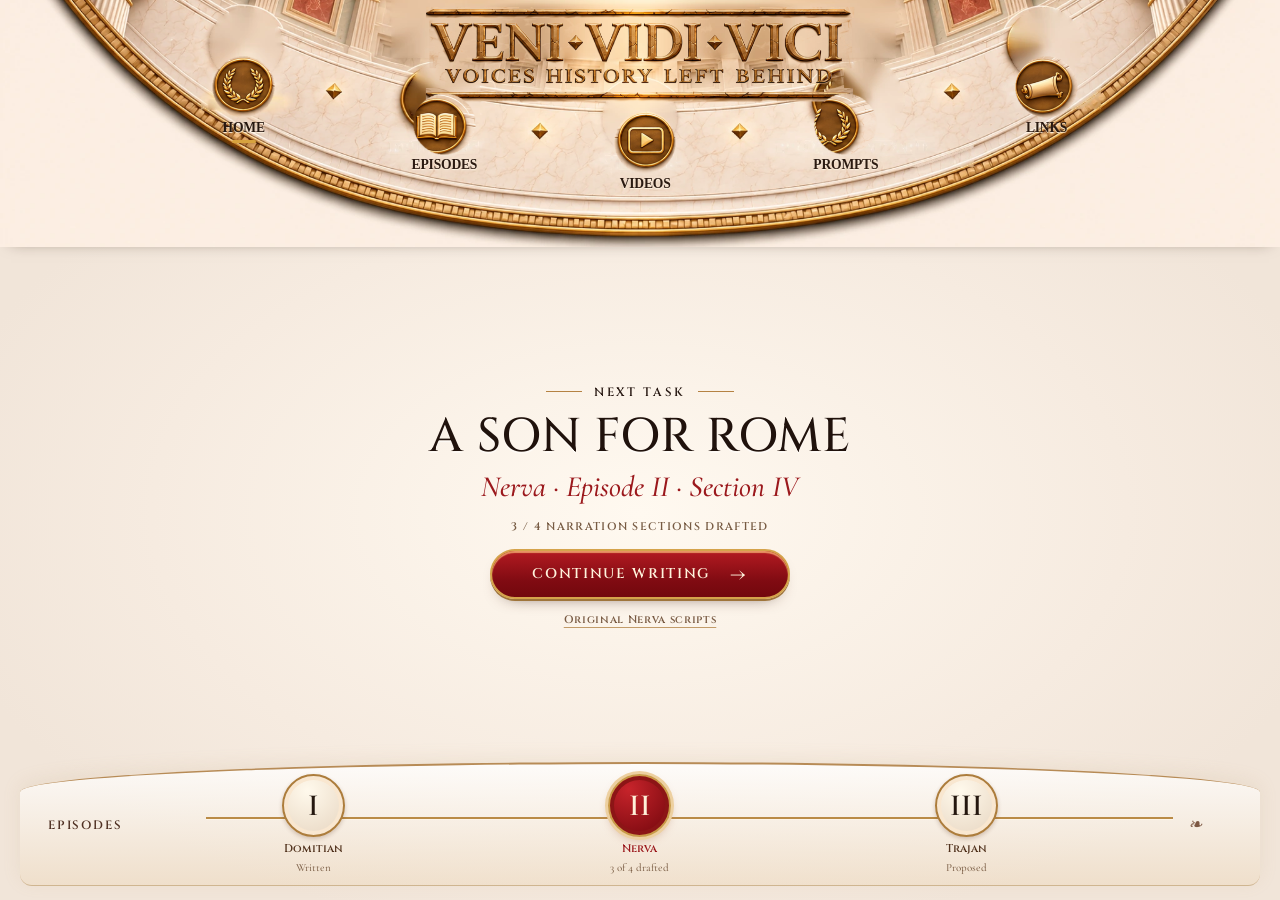
==== index.html @ af9958e4 "Load resized Pantheon and aligned five-column navigation on index.html" ====
<!DOCTYPE html>
<html lang="en"><head><meta charset="utf-8"><meta name="viewport" content="width=device-width,initial-scale=1"><meta name="theme-color" content="#f1e5d8"><meta name="description" content="VENIVIDIVICI production dashboard: track ancient Rome episodes and prepare the next historical story."><title>VENIVIDIVICI — Production Studio</title><link rel="icon" type="image/webp" href="assets/images/logo-small.webp"><link rel="stylesheet" href="assets/pantheon.css?v=20261120table3"><script src="assets/pantheon.js?v=20261120table3" defer></script></head><body data-page="home"><div id="app-header"></div><main id="app-main"><div class="loading-copy">Opening VENIVIDIVICI…</div></main><div id="app-footer"></div></body></html>
---- assets/pantheon.css ----
@import url('https://fonts.googleapis.com/css2?family=Cinzel:wght@400;500;600;700&family=Cormorant+Garamond:ital,wght@0,400;0,500;0,600;1,400;1,500;1,600&family=Libre+Baskerville:ital,wght@0,400;0,700;1,400&display=swap');
:root{--parchment:#f1e5d9;--parchment-soft:#fbf3eb;--ink:#281913;--muted:#695246;--gold:#b58243;--gold-dark:#7b542b;--gold-light:#d5a96e;--crimson:#9b181c;--red-dark:#600c11;--rule:rgba(133,90,47,.33);--dome-height:min(24.222vw,440px);--serif:'Cormorant Garamond',Georgia,serif;--small:'Libre Baskerville',Georgia,serif;--roman:'Cinzel',Georgia,serif}
*{box-sizing:border-box}html{background:#f1e5d9;scroll-behavior:smooth;scroll-padding-top:calc(var(--dome-height) + 20px)}body{margin:0;color:var(--ink);background:var(--parchment) radial-gradient(ellipse 56% 48% at 50% 57%,#fff9f0 0,#f6ebe0 68%,var(--parchment) 100%) fixed;font:16px/1.6 var(--serif)}button,input,textarea,select{font:inherit}button{cursor:pointer}a{color:inherit;text-decoration:none}a:hover{color:var(--crimson)}a:focus-visible,button:focus-visible,input:focus-visible,textarea:focus-visible,select:focus-visible,summary:focus-visible{outline:3px solid var(--crimson);outline-offset:3px}img{max-width:100%;display:block}h1,h2,h3,p{margin-top:0}h1,h2,h3{font-family:var(--roman);font-weight:500}p{line-height:1.6}em{font-style:italic}.visually-hidden{position:absolute!important;width:1px!important;height:1px!important;padding:0!important;overflow:hidden!important;clip:rect(0 0 0 0)!important;white-space:nowrap!important;border:0!important}.loading-copy{text-align:center;padding:12vh 20px;color:var(--muted);font:500 27px var(--serif)}
/* Real approved Pantheon dome mockup, cropped to its architectural canopy only. Navigation is live, accessible HTML over the corresponding icons. */
#app-header{position:sticky;top:0;z-index:50;height:var(--dome-height);width:100%;background:var(--parchment);box-shadow:0 5px 10px -9px rgba(34,15,8,.4)}.dome-shell{position:relative;width:100%;height:100%;overflow:hidden;isolation:isolate}.dome-image{position:absolute;inset:0;width:100%;height:auto;max-width:none;pointer-events:none;user-select:none}.dome-nav{position:absolute;inset:0;z-index:2}.dome-hit{position:absolute;width:10%;height:19%;display:flex;align-items:center;justify-content:center;transform:translate(-50%,-50%);border-radius:999px;background:transparent;transition:background .18s,filter .18s}.dome-hit:hover,.dome-hit:focus-visible{background:radial-gradient(ellipse,rgba(245,205,125,.27),rgba(245,205,125,0) 74%);filter:drop-shadow(0 0 10px rgba(167,107,36,.42))}.dome-hit.is-current::after{content:'';position:absolute;width:18%;height:2px;background:var(--crimson);bottom:2px;border-radius:5px;box-shadow:0 0 6px #d46c4499}.dome-hit[data-key="home"]{left:19%;top:49%}.dome-hit[data-key="episodes"]{left:27.5%;top:64.5%}.dome-hit[data-key="characters"]{left:38.25%;top:77%}.dome-hit[data-key="context"]{left:50%;top:79%}.dome-hit[data-key="wizard"]{left:61.9%;top:77%}.dome-hit[data-key="resources"]{left:73%;top:65%}.dome-hit[data-key="about"]{left:80.7%;top:49%}.dome-title-home{position:absolute;left:34%;top:22%;width:32%;height:38%;z-index:3}.dome-title-home:focus-visible{outline-offset:-4px}.mobile-dome{display:none}
#app-main{min-height:calc(100vh - var(--dome-height) - 48px)}
/* Approved open, ivory-and-gold dashboard composition; no block grids. */
.portal-landing{min-height:calc(100vh - var(--dome-height) - 48px);display:flex;flex-direction:column;align-items:stretch;justify-content:space-between}.landing-copy{flex:1;display:flex;flex-direction:column;align-items:center;justify-content:center;text-align:center;padding:20px 22px 16px}.overline{display:flex;align-items:center;justify-content:center;gap:17px;font:600 16px/1.5 var(--roman);letter-spacing:.22em;color:var(--ink)}.overline::before,.overline::after{content:'';display:block;width:71px;height:1.5px;background:var(--gold)}.landing-title{font:500 clamp(44px,4.9vw,78px)/1.2 var(--roman);margin:16px 0 2px;letter-spacing:.014em;color:#20120c;text-shadow:0 2px 0 rgba(255,255,255,.5)}.landing-subtitle{font:italic 500 clamp(26px,3vw,39px)/1.25 var(--serif);color:var(--crimson);margin:4px 0 8px}.landing-description{max-width:740px;margin:0;font:400 clamp(17px,1.72vw,23px)/1.5 var(--serif);color:#47362d}.landing-description em{color:#5a4031}.landing-meta{font:600 11px/1.6 var(--roman);letter-spacing:.12em;color:#775b43;margin:10px 0 12px}.primary-cta,.secondary-cta{display:inline-flex;align-items:center;justify-content:center;gap:19px;min-height:50px;padding:8px 40px;border-radius:999px;border:2px solid #d5a34b;background:linear-gradient(#b31a21,#800b12 65%,#72080d);box-shadow:inset 0 2px 1px #e89363,0 2px 0 #9f753b,0 8px 18px -13px #422215;color:#fff4dd!important;font:600 14px/1.3 var(--roman);letter-spacing:.12em;transition:filter .2s,transform .2s}.primary-cta:hover,.secondary-cta:hover{color:#fff8e9!important;filter:brightness(1.12);transform:translateY(-1px)}.primary-cta .arrow{font:24px/1 var(--serif)}.secondary-cta{background:linear-gradient(#f9f2e3,#dbc5a6);border-color:#a57a42;color:#5b271c!important;font-size:12px;min-height:43px;padding:8px 23px;box-shadow:0 4px 12px -10px #352012}.secondary-cta:hover{color:#6a1d19!important}.landing-links{display:flex;align-items:center;justify-content:center;flex-wrap:wrap;gap:16px;margin-top:14px;font:600 11px/1.6 var(--roman);letter-spacing:.06em;color:#785a43}.landing-links a{text-decoration:underline;text-underline-offset:4px;text-decoration-color:#c29b69}
/* Decorative but fully interactive episode ribbon, built from HTML/CSS. */
.episode-ribbon{position:relative;margin:0 auto 14px;width:min(100% - 40px,1500px);height:124px;display:grid;grid-template-columns:minmax(90px,1fr) repeat(3,minmax(135px,2.5fr)) minmax(80px,1fr);align-items:center;gap:0;background:linear-gradient(180deg,rgba(255,255,255,.8),rgba(237,216,187,.46));border-top:2px solid #b78b56;border-bottom:1px solid #cfb590;border-radius:50% 50% 12px 12px / 30px 30px 12px 12px;box-shadow:0 -4px 18px rgba(189,151,111,.13)}.ribbon-text{font:600 12px var(--roman);letter-spacing:.15em;text-align:center;color:#4f3023}.ribbon-line{position:absolute;left:15%;right:7%;top:53px;border-top:2px solid #ba8b46;box-shadow:0 1px #fef5e8;pointer-events:none}.ribbon-trail{font:italic 17px var(--serif);text-align:center;color:#7d5843}.episode-point{position:relative;z-index:2;display:flex;align-items:center;justify-content:center;flex-direction:column;min-width:0;padding:2px 4px 4px;gap:5px}.episode-seal{display:flex;align-items:center;justify-content:center;width:63px;height:63px;border-radius:50%;background:radial-gradient(circle at 40% 25%,#fff9ec,#eadac6 85%);border:2px solid #ad7d3c;box-shadow:inset 0 0 0 4px #f9e7d0,0 2px 4px rgba(90,46,20,.24);font:600 31px/1 var(--serif);color:#24170f;transition:transform .2s}.episode-point:hover .episode-seal{transform:scale(1.07)}.episode-point.is-current .episode-seal{background:radial-gradient(circle at 32% 22%,#c7242b,#7d0a10 85%);color:#fff1d9;border-color:#c99a47;box-shadow:inset 0 0 0 4px #8c1516,0 0 0 3px #edd0a0,0 4px 9px #b97d5f66}.episode-point-title{font:600 11px/1.3 var(--roman);color:#51321d;white-space:nowrap}.episode-point-status{font:500 11px/1 var(--serif);color:#81654d}.episode-point.is-current .episode-point-title{color:var(--crimson)}
/* The other pages are distinct tools/dossiers, not stacked homepage sections. */
.page-content{max-width:1290px;margin:0 auto;padding:26px 35px 62px;text-align:center}.page-overline{font:600 12px/1.7 var(--roman);letter-spacing:.22em;color:var(--gold-dark);margin-bottom:4px}.page-title{font:500 clamp(37px,4vw,64px)/1.25 var(--roman);color:var(--ink);margin:4px auto 9px}.page-subtitle{font:italic 400 26px/1.4 var(--serif);color:var(--crimson);margin:0 auto 18px;max-width:850px}.page-description{color:var(--muted);font-size:19px;max-width:800px;margin:0 auto 18px}.page-underline{margin:11px auto 22px;max-width:650px;height:2px;background:linear-gradient(90deg,transparent,#b98c55 28%,#e3bf8a 50%,#b98c55 72%,transparent)}
.select-episodes{display:flex;justify-content:center;flex-wrap:wrap;gap:26px;margin:25px auto;max-width:900px}.ep-select-link{display:flex;align-items:center;gap:9px;font:600 14px/1.5 var(--roman);color:#6f4a33;border-bottom:1px solid transparent;padding:7px}.ep-select-link.selected,.ep-select-link:hover{color:var(--crimson);border-color:#bb8b4e}.ep-select-mark{display:inline-flex;align-items:center;justify-content:center;border:1.5px solid var(--gold);border-radius:50%;width:39px;height:39px;font:600 20px var(--serif)}.ep-select-link.selected .ep-select-mark{background:var(--crimson);color:white}
.feature-story{display:grid;grid-template-columns:clamp(220px,26vw,370px) minmax(0,550px);align-items:center;justify-content:center;text-align:left;gap:44px;margin:10px auto 30px;max-width:1050px}.portrait-arch{border-radius:49% 49% 9px 9px / 25% 25% 9px 9px;border:3px solid #c49c62;padding:7px;background:#ead1af;box-shadow:0 12px 32px rgba(77,41,21,.17);overflow:hidden}.portrait-arch img{width:100%;height:360px;object-fit:cover;border-radius:48% 48% 0 0 / 22% 22% 0 0}.portrait-arch img.logo-image{object-fit:contain;padding:20px;background:#23150f}.feature-copy .page-overline{color:#896036}.feature-copy h2{font:600 43px/1.22 var(--roman);margin:7px 0;color:#342014}.feature-copy p{font:400 21px/1.5 var(--serif);color:#63483a;margin:12px 0 19px}.feature-copy .feature-status{font:600 11px var(--roman);color:var(--crimson);letter-spacing:.08em}.feature-copy .primary-cta{font-size:11px}
/* Timeline, dossier and resource pages use lines, roman arches, text -- no tile grid. */
.historical-timeline{max-width:990px;margin:25px auto;text-align:left;border-left:2px solid #ba8e5d;padding-left:35px}.historical-item{position:relative;padding:6px 0 26px}.historical-item::before{content:'';position:absolute;left:-44px;top:13px;width:16px;height:16px;border-radius:50%;background:var(--crimson);border:3px solid #d3b387}.historical-date{font:600 15px/1.4 var(--roman);letter-spacing:.1em;color:#956436}.historical-item h3{font:600 28px/1.3 var(--serif);margin:4px 0}.historical-item p{font-size:19px;color:#634f42;max-width:850px}.editorial-paragraph{font:400 23px/1.6 var(--serif);max-width:900px;margin:17px auto;color:#534033}.editorial-paragraph strong{color:#322015}.source-links{display:flex;align-items:center;justify-content:center;flex-wrap:wrap;gap:12px;margin:22px 0}.source-link{border-radius:999px;border:1px solid #bb9365;background:#f4e4cf;padding:9px 19px;font:600 11px var(--roman);color:#623b26}.source-link:hover{background:#fbeedc}
.arts-row{display:flex;justify-content:center;gap:25px;flex-wrap:wrap;margin:28px auto 30px}.art-display{max-width:290px;min-width:190px;flex:1;text-align:center}.art-display figure{margin:0}.art-display img{height:225px;max-width:100%;width:100%;object-fit:contain;background:#130d0a;border:1px solid #bd9056;border-radius:110px 110px 10px 10px;padding:12px}.art-display figcaption{font:600 12px/1.6 var(--roman);color:#74472d;margin-top:10px}
/* Narration is preserved as the original fetched text, with chapter-sized handwriting on open parchment. */
.dossier-heading{display:flex;align-items:center;justify-content:center;gap:34px;max-width:950px;margin:10px auto 24px}.dossier-avatar{width:155px;height:155px;border-radius:50%;border:3px solid #b78b50;padding:6px;background:#29190f;flex-shrink:0}.dossier-avatar img{width:100%;height:100%;border-radius:50%;object-fit:cover}.dossier-avatar img.logo-image{object-fit:contain}.dossier-heading-text{text-align:left}.dossier-heading-text .page-title{font-size:clamp(33px,3.5vw,59px)}.dossier-heading-text .page-subtitle{margin-bottom:7px}.dossier-facts{font:600 12px/1.5 var(--roman);color:#866141;letter-spacing:.07em}
.script-list{max-width:950px;margin:26px auto 35px;text-align:left;border-top:2px solid #bc935b}.script-list details{border-bottom:1px solid #b78f6560}.script-list summary{display:flex;gap:14px;align-items:center;justify-content:space-between;cursor:pointer;padding:17px 6px;list-style:none}.script-list summary::-webkit-details-marker{display:none}.script-list summary:hover{color:var(--crimson)}.script-list summary strong{font:600 28px/1.2 var(--serif)}.section-numeral{font:600 15px var(--roman);color:var(--gold-dark);width:37px}.section-meta{font:500 13px/1.4 var(--serif);color:#806a56}.script-list summary .expand-icon{font:28px/1 var(--serif);color:#a05a39}.script-list details[open] .expand-icon{transform:rotate(45deg)}.script-body{padding:6px 25px 27px 55px}.script-body .narration{font:400 21px/1.8 var(--serif);white-space:pre-wrap;color:#3e3026}.script-body .placeholder{font:italic 17px var(--serif);color:#6f5848}.dossier-action-row{display:flex;flex-wrap:wrap;align-items:center;justify-content:center;gap:14px;margin:20px}
/* Wizard: form on warm marble, text output beside it, curved controls instead of rectangles. */
.wizard-content{max-width:1370px;padding-top:20px}.wizard-layout{display:grid;grid-template-columns:minmax(0,1.1fr) minmax(0,.9fr);gap:40px;align-items:start;margin:18px auto;text-align:left}.wizard-editor,.wizard-result{padding:20px 0}.wizard-result{position:sticky;top:calc(var(--dome-height) + 22px);max-height:calc(100vh - var(--dome-height) - 28px);display:flex;flex-direction:column}.wizard-result textarea{min-height:210px;flex:1;resize:vertical}.field-label{display:block;font:600 11px/1.6 var(--roman);letter-spacing:.07em;color:#6b4325;margin-bottom:6px}.wizard-fields{display:grid;grid-template-columns:repeat(2,minmax(0,1fr));gap:15px 22px;margin:19px 0}.wizard-field.wide{grid-column:1/-1}.wizard-field input,.wizard-field textarea,.wizard-result textarea{width:100%;padding:10px 12px;border:0;border-bottom:2px solid #b9976d;border-radius:9px 9px 0 0;background:rgba(255,255,255,.41);color:var(--ink);font:400 17px/1.5 var(--serif);outline:none}.wizard-field textarea{resize:vertical;min-height:70px}.wizard-field input:focus,.wizard-field textarea:focus,.wizard-result textarea:focus{border-bottom-color:var(--crimson);background:rgba(255,255,255,.68)}.wizard-groups{display:flex;flex-wrap:wrap;gap:8px;justify-content:center;margin:17px 0 13px}.wizard-group,.wizard-template{border:1px solid #b18a54;background:rgba(248,230,203,.62);border-radius:999px;color:#71472e;padding:9px 15px;font:600 11px/1.3 var(--roman);letter-spacing:.04em}.wizard-group:hover,.wizard-template:hover{background:#ffe9cd;color:var(--red-dark)}.wizard-group.active,.wizard-template.active{background:var(--red-dark);border-color:#b68b4f;color:#fff2dc}.wizard-templates{display:flex;flex-wrap:wrap;gap:8px;margin:0 0 12px}.wizard-template{font:600 11px/1.5 var(--serif);padding:9px 14px}.wizard-template.active{background:#a52127}.wizard-tool-description{font:italic 19px/1.5 var(--serif);color:#765644;margin-bottom:10px}.wizard-result .output-heading{display:flex;align-items:center;justify-content:space-between;gap:10px;margin-bottom:12px}.wizard-result .output-heading h2{font:500 24px var(--roman);margin:0}.wizard-result textarea{font:400 14px/1.7 var(--small);color:#452e22;padding:18px;border:1px solid #ba925b;border-radius:22px 22px 8px 8px;min-height:230px;background:#fff8eb;box-shadow:0 10px 25px rgba(151,108,66,.12)}.wizard-result-note{font:italic 15px var(--serif);color:#765c4d;margin:10px 0}.wizard-form-actions{display:flex;flex-wrap:wrap;gap:12px;align-items:center}.wizard-form-actions .primary-cta{font-size:12px}.wizard-form-actions .secondary-cta{min-height:46px}.wizard-result button{flex-shrink:0}.wizard-result button:disabled{opacity:.45;cursor:not-allowed}.page-context-note{font-size:16px;color:#715d4b;max-width:850px;margin:10px auto}
#app-footer{padding:11px 20px 15px;text-align:center;color:#866953;font:500 10px/1.7 var(--roman);letter-spacing:.08em}.footer-link{text-decoration:underline;text-underline-offset:3px}
@media(max-width:1050px){.feature-story{grid-template-columns:minmax(190px,290px) minmax(0,1fr);gap:22px}.portrait-arch img{height:310px}.wizard-layout{grid-template-columns:1fr}.wizard-result{position:relative;top:auto;max-height:none}.wizard-result textarea{height:320px;flex:none}.landing-title{font-size:clamp(38px,5vw,62px)}}
@media(max-width:760px){:root{--dome-height:118px}html{scroll-padding-top:132px}#app-header{height:118px}.dome-shell{display:none}.mobile-dome{display:block;height:118px;padding:7px 15px 4px;text-align:center;background:#f0e4d5 url('images/marble-wall.webp') center / 400px auto repeat;border-bottom:3px double #ae854e;border-radius:0 0 40% 40% / 0 0 17px 17px}.mobile-brand{display:block;width:min(370px,85%);height:60px;object-fit:contain;margin:0 auto;background:#0d0908;padding:4px 11px;border:1px solid #a7875a}.mobile-dome nav{height:39px;display:flex;justify-content:center;align-items:center;gap:11px;overflow-x:auto;white-space:nowrap}.mobile-dome nav a{font:600 10px var(--roman);color:#4d2d1e}.mobile-dome nav a.active{color:var(--crimson);text-decoration:underline;text-underline-offset:4px}.portal-landing{min-height:calc(100dvh - 118px - 35px)}.landing-copy{padding:35px 16px}.landing-title{font-size:clamp(34px,9vw,57px);line-height:1.3}.landing-subtitle{font-size:clamp(24px,7vw,33px)}.landing-description{font-size:18px}.overline{font-size:11px}.overline::before,.overline::after{width:35px}.primary-cta{font-size:11px;padding:8px 22px;min-height:44px}.episode-ribbon{width:calc(100% - 16px);height:109px;grid-template-columns:34px repeat(3,minmax(60px,1fr)) 20px;margin-bottom:9px}.ribbon-text{font-size:7px;writing-mode:vertical-rl}.ribbon-trail{font-size:0}.ribbon-line{top:43px;left:10%;right:6%}.episode-seal{height:49px;width:49px;font-size:25px}.episode-point-title{font-size:9px}.episode-point-status{font-size:9px}.page-content{padding:22px 16px 45px}.page-title{font-size:clamp(31px,7vw,46px)}.page-subtitle{font-size:23px}.feature-story{grid-template-columns:1fr;gap:16px;justify-items:center;text-align:center}.feature-copy{text-align:center}.portrait-arch{max-width:300px}.portrait-arch img{height:240px}.feature-copy h2{font-size:35px}.dossier-heading{flex-direction:column;gap:12px}.dossier-heading-text{text-align:center}.dossier-heading-text .page-title{font-size:35px}.dossier-avatar{width:115px;height:115px}.script-list summary strong{font-size:22px}.script-body{padding:8px 10px 18px}.script-body .narration{font-size:19px}.wizard-fields{grid-template-columns:1fr}.wizard-field.wide{grid-column:auto}.wizard-layout{gap:5px}.wizard-group{padding:7px 11px;font-size:10px}.page-description{font-size:17px}.art-display{min-width:150px;flex:1}.art-display img{height:180px}}
@media(prefers-reduced-motion:reduce){*{scroll-behavior:auto!important;transition:none!important;animation:none!important}}

/* Utility-first revision: preserve the approved Pantheon header artwork and
   all seven live icon hotspots, but remove unused height and presentation copy. */
:root{--dome-height:min(19.5vw,330px)}
.dome-image{width:100%;height:100%;object-fit:fill}
#app-main{min-height:calc(100vh - var(--dome-height))}
#app-footer{display:none}
.page-content.utility-content{padding-top:12px}
.utility-title{font:500 clamp(27px,2.6vw,36px)/1.2 var(--roman);letter-spacing:.035em;margin:0 auto 8px;color:var(--ink)}
.utility-content .select-episodes{margin:8px auto 12px;gap:20px}
.utility-content .feature-story{margin:7px auto 18px;gap:30px}
.utility-content .portrait-arch img{height:320px}
.utility-content .feature-copy h2{font-size:37px;margin:4px 0}
.utility-content .feature-copy p{font-size:18px;line-height:1.4;margin:7px 0 11px}
.utility-content .feature-copy .page-subtitle{font-size:23px;margin-bottom:5px}
.utility-content .utility-action{margin-top:15px}
.utility-content .arts-row{margin-top:14px}
.utility-content .historical-timeline{margin-top:14px}
.utility-content .source-links{margin:10px auto 17px}
.landing-copy{padding:14px 18px 12px}
.overline{font-size:12px;gap:12px}
.overline::before,.overline::after{width:36px}
.landing-title{font-size:clamp(35px,3.7vw,57px);margin:8px 0 4px}
.landing-subtitle{font-size:clamp(22px,2.3vw,31px);margin:0 0 4px}
.landing-meta{margin:8px 0 13px}
.landing-links{margin-top:12px}
.portal-landing{min-height:calc(100vh - var(--dome-height))}
.page-content.wizard-content{padding-top:12px}
.wizard-content>.utility-title{margin-bottom:9px}
.wizard-content .wizard-groups{margin-top:5px}
@media(max-width:760px){
 :root{--dome-height:118px}
 .page-content.utility-content{padding-top:13px}
 .utility-title{font-size:26px}
 .utility-content .portrait-arch img{height:230px}
 .utility-content .feature-story{gap:12px}
 .landing-title{font-size:clamp(30px,7vw,43px)}
 .landing-subtitle{font-size:clamp(21px,5vw,29px)}
}

/* FIX: Crop the TOP of the Pantheon artwork immediately above the gold
   horizontal line over the title. Preserve its original aspect ratio:
   cover + bottom anchor clips top pixels; NEVER stretch/squash the image.
   Original asset 1672 x 405; visible source crop starts at ~y=100. */
:root{--dome-height:18.25vw}
#app-header{height:var(--dome-height)}
#app-header .dome-image{
 width:100%;
 height:100%;
 object-fit:cover;
 object-position:center bottom;
 inset:0;
}
#app-header .dome-hit[data-key="home"]{top:32.3%}
#app-header .dome-hit[data-key="episodes"]{top:52.9%}
#app-header .dome-hit[data-key="characters"]{top:69.5%}
#app-header .dome-hit[data-key="context"]{top:72.1%}
#app-header .dome-hit[data-key="wizard"]{top:69.5%}
#app-header .dome-hit[data-key="resources"]{top:53.5%}
#app-header .dome-hit[data-key="about"]{top:32.3%}
#app-header .dome-title-home{top:0;height:44%}
@media(max-width:760px){
 :root{--dome-height:118px}
 #app-header{height:118px}
}

/* Reusable Pantheon architecture: no text, icons, or symbols are baked into
   the image. The original curved five-position header is now real HTML.
   The source image retains its NATURAL aspect ratio: top pixels are clipped,
   never vertically squeezed. */
:root{--dome-height:18.25vw}
#app-header{height:var(--dome-height);box-shadow:0 5px 15px -11px rgba(41,22,10,.55)}
#app-header .dome-shell{height:100%;overflow:hidden;isolation:isolate}
#app-header .dome-image{position:absolute;top:auto;right:0;bottom:0;left:0;width:100%;height:auto;max-width:none;object-fit:contain;object-position:center bottom;pointer-events:none;user-select:none}
#app-header .dome-title-home{
 position:absolute;z-index:4;top:1%;left:33%;width:34%;height:38%;
 display:flex;flex-direction:column;align-items:center;justify-content:center;
 gap:1px;text-align:center;background:transparent;color:#8c5a26
}
#app-header .dome-brand-rule{display:block;width:94%;height:2px;max-height:2px;flex:0 0 2px;background:linear-gradient(90deg,transparent,#9f682c 8%,#d1a86d 45%,#8a5925 92%,transparent);box-shadow:0 1px 1px #fff8e6}
#app-header .dome-brand-title{
 display:block;font:600 clamp(19px,2.5vw,46px)/1.09 var(--roman);
 letter-spacing:-.055em;white-space:nowrap;
 background:linear-gradient(180deg,#fbe9bd 0%,#d2a363 28%,#8f5b2d 60%,#d6b071 85%,#8c562b 100%);
 background-clip:text;-webkit-background-clip:text;-webkit-text-fill-color:transparent;
 -webkit-text-stroke:.45px #764720;
 filter:drop-shadow(0 1px 0 #fff3dd) drop-shadow(0 2px 1px rgba(68,34,10,.45))
}
#app-header .dome-diamond{font-size:.43em;margin:0 .22em;vertical-align:15%;-webkit-text-fill-color:#a27030}
#app-header .dome-brand-sub{
 font:700 clamp(7px,.86vw,16px)/1.4 var(--roman);
 letter-spacing:.065em;white-space:nowrap;color:#895424;
 text-shadow:0 1px 0 #ffefd2,0 2px 1px #73512770
}
#app-header .dome-nav{position:absolute;inset:0;z-index:5;pointer-events:none}
#app-header .dome-hit{
 position:absolute;display:flex;flex-direction:column;align-items:center;
 justify-content:center;gap:4px;transform:translate(-50%,-50%);
 width:14%;height:auto;min-height:71px;padding:2px 0;
 border-radius:0;pointer-events:auto;background:transparent;color:#6b421d;
 text-align:center;filter:none;transition:filter .2s
}
#app-header .dome-hit::after{display:none}
#app-header .dome-hit:hover,#app-header .dome-hit:focus-visible{
 background:transparent;filter:drop-shadow(0 0 6px rgba(170,99,26,.6))
}
#app-header .nav-circle{
 display:flex;justify-content:center;align-items:center;
 width:clamp(34px,3.65vw,59px);height:clamp(34px,3.65vw,59px);
 border:2px solid #9f703c;border-radius:50%;background:transparent;
 color:#92602d;box-shadow:inset 0 0 0 2px rgba(241,211,161,.38),0 2px 3px #53331e55;
 transition:transform .16s,border-color .16s
}
#app-header .nav-circle svg{width:54%;height:54%;stroke:currentColor}
#app-header .nav-label{
 display:block;font:700 clamp(8px,.78vw,13px)/1.25 var(--roman);
 text-transform:uppercase;letter-spacing:.015em;white-space:nowrap;color:#2e1b12;
 text-shadow:0 1px 1px #fff5e3
}
#app-header .dome-hit:hover .nav-circle{transform:translateY(-2px);border-color:#c58e3e}
#app-header .dome-hit.is-current .nav-label{color:#831f1b}
#app-header .dome-hit.is-current .nav-circle{border-color:#bf852b;box-shadow:inset 0 0 0 2px #f4d7a180,0 2px 6px #ad762e99}
#app-header .dome-hit.is-current .nav-label::after{content:'';display:block;height:2px;width:60%;background:#c28b2b;margin:3px auto 0;box-shadow:0 0 4px #d8a24c}
#app-header .dome-hit[data-key="home"]{left:19%;top:44%}
#app-header .dome-hit[data-key="episodes"]{left:32%;top:66%}
#app-header .dome-hit[data-key="videos"]{left:50%;top:75%}
#app-header .dome-hit[data-key="wizard"]{left:68%;top:66%}
#app-header .dome-hit[data-key="links"]{left:81%;top:44%}
/* The previous seven hotspot positions are deliberately no longer used. */
.video-list{max-width:960px;margin:14px auto 25px;text-align:left}
.video-row{display:flex;align-items:center;gap:20px;padding:15px 0;border-bottom:1px solid var(--rule)}
.video-thumb{width:160px;height:106px;flex-shrink:0;object-fit:cover;border-radius:6px;border:1px solid #caa46e}
.video-thumb.logo-image{object-fit:contain;background:#2c1e13}
.video-info{flex:1;min-width:0}
.video-info h2{font:600 28px/1.1 var(--serif);margin:4px 0}
.video-info p{font:italic 18px/1.2 var(--serif);margin:0 0 5px;color:var(--muted)}
.video-state{font:600 11px/1.4 var(--roman);color:#865f3b}
.video-row .secondary-cta,.video-row .source-link{white-space:nowrap}
.useful-links{width:min(100%,760px);margin:15px auto;display:flex;flex-direction:column;gap:2px}
.useful-link{display:flex;justify-content:space-between;align-items:center;padding:18px 11px;border-bottom:1px solid var(--rule);font:600 18px/1.3 var(--serif);text-align:left}
.useful-link:hover{color:var(--crimson)}
.useful-link span:last-child{color:var(--gold-dark)}
@media(max-width:1050px) and (min-width:761px){
 #app-header .dome-brand-title{font-size:2.5vw}
 #app-header .nav-label{font-size:8px}
 #app-header .dome-hit{gap:1px;min-height:53px}
}
@media(max-width:760px){
 :root{--dome-height:118px}
 #app-header{height:118px}
 .video-row{flex-wrap:wrap;gap:9px}
 .video-thumb{width:90px;height:72px}
 .video-info h2{font-size:23px}
 .video-row .secondary-cta,.video-row .source-link{margin-left:auto}
}

/* VENIVIDIVICI — approved Pantheon header, pixel-matched to the supplied reference.
   The original illustration was cropped at its TOP edge, y=148px, retaining
   natural 2048:494 proportions. No images are stretched. The title and five
   medallions are separate transparent PNG layers. Only labels are HTML text.
   Coordinates are measured from that approved image; edit independently. */
@media (min-width: 761px) {
  :root { --dome-height: calc(100vw * 494 / 2048); }
  #app-header { height: var(--dome-height); }
  #app-header .dome-shell {
    position: relative;
    width: 100%;
    height: 100%;
    overflow: hidden;
    isolation: isolate;
    background: #f3e7da;
  }
  #app-header .dome-image {
    position: absolute;
    inset: 0;
    width: 100%;
    height: 100%;
    max-width: none;
    object-fit: contain;
    object-position: center top;
    pointer-events: none;
    user-select: none;
  }
  #app-header .dome-title-home {
    position: absolute;
    z-index: 3;
    top: 1.417%;
    left: 30.2734%;
    width: 40.0391%;
    height: auto;
    display: block;
    padding: 0;
    margin: 0;
    background: transparent;
    box-shadow: none;
  }
  #app-header .dome-title-image {
    display: block;
    width: 100%;
    height: auto;
    object-fit: contain;
    pointer-events: none;
  }
  #app-header .dome-nav {
    position: absolute;
    inset: 0;
    z-index: 4;
    pointer-events: none;
  }
  #app-header .dome-hit {
    position: absolute;
    transform: translateX(-50%);
    width: 18%;
    min-height: 0;
    height: auto;
    margin: 0;
    padding: 0;
    display: flex;
    flex-direction: column;
    align-items: center;
    justify-content: flex-start;
    gap: 0;
    border: 0;
    border-radius: 0;
    background: transparent;
    color: #2d1b12;
    box-shadow: none;
    text-align: center;
    pointer-events: auto;
    filter: none;
    transition: filter 150ms ease;
  }
  #app-header .dome-hit:hover,
  #app-header .dome-hit:focus-visible {
    background: transparent;
    filter: drop-shadow(0 0 4px rgba(190,139,64,.48));
  }
  #app-header .dome-hit:after { display: none; }
  #app-header .dome-hit .dome-medallion {
    display: block;
    width: calc(100vw * 118 / 2048);
    height: auto;
    max-width: none;
    object-fit: contain;
    background: transparent;
    pointer-events: none;
    transition: transform 170ms ease;
  }
  #app-header .dome-hit:hover .dome-medallion {
    transform: translateY(-2px);
  }
  #app-header .dome-hit .nav-label {
    display: block;
    margin-top: calc(100vw * 3 / 2048);
    color: #2b1a11;
    font: 700 clamp(11px, 1.25vw, 27px) / 1.2 Georgia, 'Times New Roman', serif;
    letter-spacing: -.015em;
    text-transform: uppercase;
    white-space: nowrap;
    text-shadow: 0 1px 1px #fff5e3;
  }
  #app-header .dome-hit.is-current .nav-label {
    color: #26170f;
  }
  #app-header .dome-hit.is-current .nav-label:after {
    content: '';
    display: block;
    width: 57%;
    height: 3px;
    margin: 4px auto 0;
    border-radius: 2px;
    background: #d7a33e;
    box-shadow: 0 1px 3px rgba(155,101,35,.6);
  }
  /* Five original medallion centres, with source pixels subtracted from the
     top-cropped reference. The labels follow each circle automatically. */
  #app-header .dome-hit[data-key="home"]     { left: 19.189%; top: 22.47%; }
  #app-header .dome-hit[data-key="episodes"] { left: 34.72%;  top: 39.47%; }
  #app-header .dome-hit[data-key="videos"]   { left: 49.95%;  top: 45.95%; }
  #app-header .dome-hit[data-key="wizard"]   { left: 67.68%;  top: 39.47%; }
  #app-header .dome-hit[data-key="links"]    { left: 81.64%;  top: 22.47%; }
}
@media (max-width: 760px) {
  /* Existing compact mobile navigation remains interactive and accessible. */
  :root { --dome-height: 118px; }
}

/* Compact Pantheon shell. Original PNG assets, no regeneration.
   Five real HTML table cells: each centres its image and bold text together.
   The outer cells have no spacer; the next pair have two line spaces;
   the centre has three to follow the dome's descending curve. */
@media (min-width: 761px) {
  :root { --dome-height: calc(100vw * 395.2 / 2048); }
  #app-header { height: var(--dome-height); }
  #app-header .dome-shell { overflow: hidden; }
  #app-header .dome-image {
    inset: auto 0 0 0;
    width: 100%;
    height: auto;
    max-width: none;
    object-fit: contain;
    object-position: center bottom;
  }
  /* Transparent original gold title, scaled down 15%, still centred. */
  #app-header .dome-title-home {
    left: 32.9834%;
    top: 1.4%;
    width: 34.0332%;
    height: auto;
  }
  #app-header .dome-title-image { width: 100%; height: auto; }
  /* Five-column navigation table over the original curved artwork. */
  #app-header .dome-nav {
    position: absolute;
    inset: 0;
    z-index: 4;
    pointer-events: none;
  }
  #app-header .dome-nav-table {
    position: absolute;
    top: 22.47%;
    left: 11.2%;
    width: 78.4%;
    margin: 0;
    padding: 0;
    border: 0;
    border-collapse: collapse;
    border-spacing: 0;
    table-layout: fixed;
    pointer-events: none;
  }
  #app-header .dome-nav-table tbody,
  #app-header .dome-nav-table tr { height: auto; }
  #app-header .dome-nav-cell {
    width: 20%;
    vertical-align: top;
    text-align: center;
    padding: 0;
    border: 0;
  }
  #app-header .dome-nav-cell:nth-child(2),
  #app-header .dome-nav-cell:nth-child(4) {
    padding-top: calc(var(--dome-height) * 0.15);
  }
  #app-header .dome-nav-cell:nth-child(3) {
    padding-top: calc(var(--dome-height) * 0.225);
  }
  #app-header .dome-hit {
    position: static;
    inset: auto;
    transform: none;
    display: flex;
    flex-direction: column;
    align-items: center;
    justify-content: flex-start;
    width: 100%;
    height: auto;
    min-height: 0;
    gap: 0;
    padding: 0;
    margin: 0;
    pointer-events: auto;
    text-align: center;
    background: transparent;
  }
  /* 118px reference medallions -> 100.3px equivalent, exactly 15% smaller. */
  #app-header .dome-hit .dome-medallion {
    display: block;
    flex: 0 0 auto;
    width: calc(100vw * 100.3 / 2048);
    height: auto;
    max-width: none;
    margin: 0 auto;
    object-fit: contain;
  }
  #app-header .dome-hit .nav-label {
    display: block;
    margin: calc(100vw * 3 / 2048) auto 0;
    padding: 0;
    color: #2b1a11;
    font: 700 clamp(11px, 1.0625vw, 23px) / 1.2 Georgia, 'Times New Roman', serif;
    text-transform: uppercase;
    text-align: center;
    letter-spacing: -.015em;
    white-space: nowrap;
    text-shadow: 0 1px 1px #fff5e3;
  }
  /* Disable the obsolete individual absolute positions: the TABLE owns alignment. */
  #app-header .dome-hit[data-key="home"],
  #app-header .dome-hit[data-key="episodes"],
  #app-header .dome-hit[data-key="videos"],
  #app-header .dome-hit[data-key="wizard"],
  #app-header .dome-hit[data-key="links"] {
    left: auto; top: auto;
  }
}
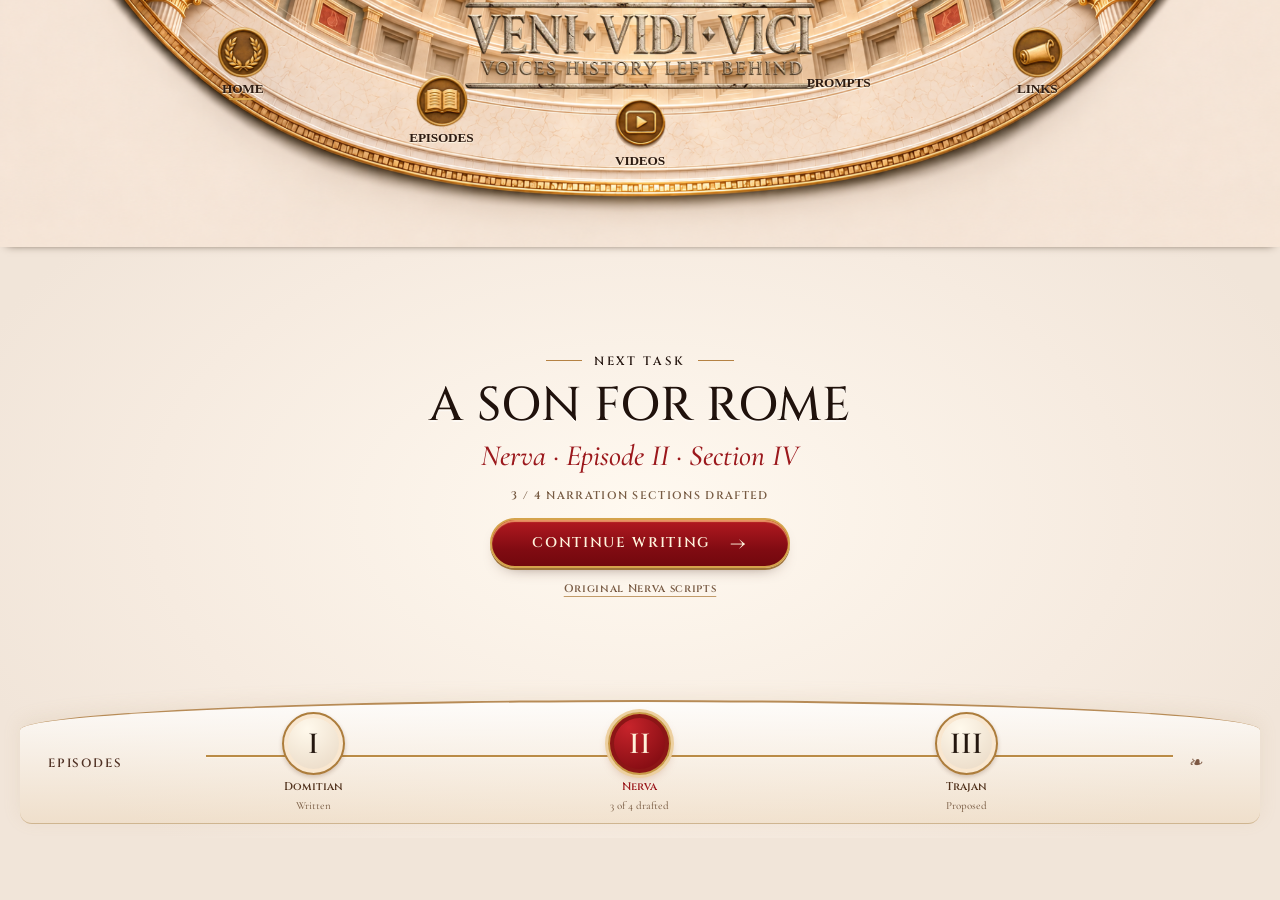
==== commit 14a64974: "Use exact supplied Pantheon background and logo; five transparent medallions in aligned HTML table" ====
--- a/index.html
+++ b/index.html
@@ -1,2 +1,2 @@
 <!DOCTYPE html>
-<html lang="en"><head><meta charset="utf-8"><meta name="viewport" content="width=device-width,initial-scale=1"><meta name="theme-color" content="#f1e5d8"><meta name="description" content="VENIVIDIVICI production dashboard: track ancient Rome episodes and prepare the next historical story."><title>VENIVIDIVICI — Production Studio</title><link rel="icon" type="image/webp" href="assets/images/logo-small.webp"><link rel="stylesheet" href="assets/pantheon.css?v=20261120table3"><script src="assets/pantheon.js?v=20261120table3" defer></script></head><body data-page="home"><div id="app-header"></div><main id="app-main"><div class="loading-copy">Opening VENIVIDIVICI…</div></main><div id="app-footer"></div></body></html>+<html lang="en"><head><meta charset="utf-8"><meta name="viewport" content="width=device-width,initial-scale=1"><meta name="theme-color" content="#f1e5d8"><meta name="description" content="VENIVIDIVICI production dashboard: track ancient Rome episodes and prepare the next historical story."><title>VENIVIDIVICI — Production Studio</title><link rel="icon" type="image/webp" href="assets/images/logo-small.webp"><link rel="stylesheet" href="assets/pantheon.css?v=20261120exact2"><link rel="stylesheet" href="assets/pantheon-header.css?v=20261120final2"><script src="assets/pantheon.js?v=20261120final2" defer></script></head><body data-page="home"><div id="app-header"></div><main id="app-main"><div class="loading-copy">Opening VENIVIDIVICI…</div></main><div id="app-footer"></div></body></html>
--- a/assets/pantheon.css
+++ b/assets/pantheon.css
@@ -309,114 +309,4 @@
 @media (max-width: 760px) {
   /* Existing compact mobile navigation remains interactive and accessible. */
   :root { --dome-height: 118px; }
-}
-
-/* Compact Pantheon shell. Original PNG assets, no regeneration.
-   Five real HTML table cells: each centres its image and bold text together.
-   The outer cells have no spacer; the next pair have two line spaces;
-   the centre has three to follow the dome's descending curve. */
-@media (min-width: 761px) {
-  :root { --dome-height: calc(100vw * 395.2 / 2048); }
-  #app-header { height: var(--dome-height); }
-  #app-header .dome-shell { overflow: hidden; }
-  #app-header .dome-image {
-    inset: auto 0 0 0;
-    width: 100%;
-    height: auto;
-    max-width: none;
-    object-fit: contain;
-    object-position: center bottom;
-  }
-  /* Transparent original gold title, scaled down 15%, still centred. */
-  #app-header .dome-title-home {
-    left: 32.9834%;
-    top: 1.4%;
-    width: 34.0332%;
-    height: auto;
-  }
-  #app-header .dome-title-image { width: 100%; height: auto; }
-  /* Five-column navigation table over the original curved artwork. */
-  #app-header .dome-nav {
-    position: absolute;
-    inset: 0;
-    z-index: 4;
-    pointer-events: none;
-  }
-  #app-header .dome-nav-table {
-    position: absolute;
-    top: 22.47%;
-    left: 11.2%;
-    width: 78.4%;
-    margin: 0;
-    padding: 0;
-    border: 0;
-    border-collapse: collapse;
-    border-spacing: 0;
-    table-layout: fixed;
-    pointer-events: none;
-  }
-  #app-header .dome-nav-table tbody,
-  #app-header .dome-nav-table tr { height: auto; }
-  #app-header .dome-nav-cell {
-    width: 20%;
-    vertical-align: top;
-    text-align: center;
-    padding: 0;
-    border: 0;
-  }
-  #app-header .dome-nav-cell:nth-child(2),
-  #app-header .dome-nav-cell:nth-child(4) {
-    padding-top: calc(var(--dome-height) * 0.15);
-  }
-  #app-header .dome-nav-cell:nth-child(3) {
-    padding-top: calc(var(--dome-height) * 0.225);
-  }
-  #app-header .dome-hit {
-    position: static;
-    inset: auto;
-    transform: none;
-    display: flex;
-    flex-direction: column;
-    align-items: center;
-    justify-content: flex-start;
-    width: 100%;
-    height: auto;
-    min-height: 0;
-    gap: 0;
-    padding: 0;
-    margin: 0;
-    pointer-events: auto;
-    text-align: center;
-    background: transparent;
-  }
-  /* 118px reference medallions -> 100.3px equivalent, exactly 15% smaller. */
-  #app-header .dome-hit .dome-medallion {
-    display: block;
-    flex: 0 0 auto;
-    width: calc(100vw * 100.3 / 2048);
-    height: auto;
-    max-width: none;
-    margin: 0 auto;
-    object-fit: contain;
-  }
-  #app-header .dome-hit .nav-label {
-    display: block;
-    margin: calc(100vw * 3 / 2048) auto 0;
-    padding: 0;
-    color: #2b1a11;
-    font: 700 clamp(11px, 1.0625vw, 23px) / 1.2 Georgia, 'Times New Roman', serif;
-    text-transform: uppercase;
-    text-align: center;
-    letter-spacing: -.015em;
-    white-space: nowrap;
-    text-shadow: 0 1px 1px #fff5e3;
-  }
-  /* Disable the obsolete individual absolute positions: the TABLE owns alignment. */
-  #app-header .dome-hit[data-key="home"],
-  #app-header .dome-hit[data-key="episodes"],
-  #app-header .dome-hit[data-key="videos"],
-  #app-header .dome-hit[data-key="wizard"],
-  #app-header .dome-hit[data-key="links"] {
-    left: auto; top: auto;
-  }
-}
+}
--- a/assets/pantheon-header.css
+++ b/assets/pantheon-header.css
@@ -0,0 +1,39 @@
+/* Exact user-supplied Pantheon artwork. Scaled overlays over natural-ratio background.
+   All five real HTML table cells centre the button and the bold live label. */
+#app-header{position:sticky;top:0;z-index:50;height:calc(100vw * 395 / 2048);background:#f3e7da;box-shadow:0 4px 9px -7px #392515}
+#app-header .dome-shell{position:relative;overflow:hidden;width:100%;height:100%;isolation:isolate}
+#app-header .dome-image{position:absolute;top:auto;right:0;bottom:0;left:0;width:100%;height:auto;max-width:none;object-fit:contain;object-position:center bottom;pointer-events:none}
+#app-header .dome-title-home{position:absolute;z-index:3;left:36.35%;top:0.8%;width:27.3%;display:block}
+#app-header .dome-title-image{width:100%;height:auto;display:block}
+#app-header .dome-nav{position:absolute;inset:0;z-index:4;pointer-events:none}
+#app-header .dome-nav-table{position:absolute;top:10%;left:11.2%;width:77.6%;table-layout:fixed;border-spacing:0;border-collapse:collapse;pointer-events:none}
+#app-header .dome-nav-table td{width:20%;text-align:center;vertical-align:top;padding:0}
+#app-header .dome-nav-table td:nth-child(2),#app-header .dome-nav-table td:nth-child(4){padding-top:calc(100vw * 78 / 2048)}
+#app-header .dome-nav-table td:nth-child(3){padding-top:calc(100vw * 115 / 2048)}
+#app-header .dome-hit{position:static;display:flex;flex-direction:column;align-items:center;justify-content:flex-start;width:100%;height:auto;min-height:0;margin:0;padding:0;gap:0;pointer-events:auto;text-decoration:none;transform:none;left:auto;top:auto;background:transparent;border:0;box-shadow:none}
+#app-header .dome-hit .dome-medallion{width:calc(100vw * 87 / 2048);height:auto;display:block;max-width:none}
+#app-header .dome-hit .nav-label{display:block;font:700 clamp(12px,1.04vw,22px)/1.15 Georgia,serif;white-space:nowrap;text-align:center;color:#2d1b12;margin-top:2px;text-shadow:0 1px 1px #fff8e5}
+
+/* Mobile retains the original compact header links. */
+@media(max-width:760px){
+ #app-header{height:118px}
+ #app-header .dome-shell{display:none}
+ #app-header .mobile-dome{display:flex}
+}
+/* The menu labels, not the button images, carry the active indicator. */
+#app-header .dome-hit.is-current .nav-label{color:#2d1b12}
+#app-header .dome-hit.is-current .nav-label::after{content:"";display:block;background:linear-gradient(90deg,#c08a32,#dfad53,#c08a32);height:2px;width:65%;margin:2px auto 0}
+#app-header .dome-nav-table{margin:0;padding:0;border:0}
+#app-header .dome-nav-table td{border:0}
+#app-header .dome-hit:hover .dome-medallion{transform:translateY(-2px)}
+#app-header .dome-hit:focus-visible{outline:2px solid #6b3212;outline-offset:2px}
+#app-header .dome-hit:hover{filter:drop-shadow(0 0 4px rgba(190,139,64,.45))}
+
+@media(min-width:761px){
+  #app-header .dome-hit[data-key="home"],
+  #app-header .dome-hit[data-key="episodes"],
+  #app-header .dome-hit[data-key="videos"],
+  #app-header .dome-hit[data-key="wizard"],
+  #app-header .dome-hit[data-key="links"]{position:static;top:auto;left:auto;transform:none}
+  #app-header .mobile-dome{display:none}
+}
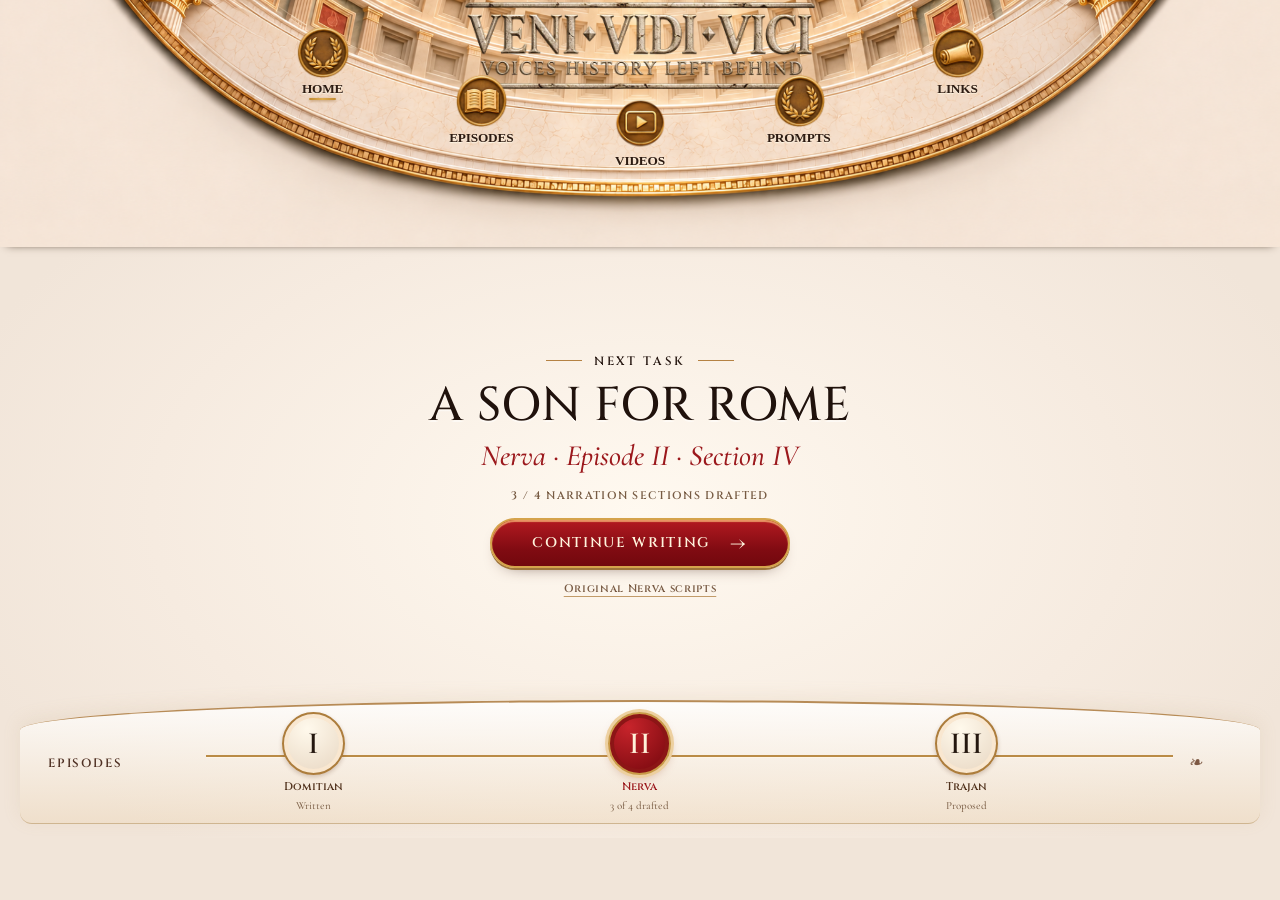
==== commit ccaa041f: "Fix missing Prompts icon, clean existing Videos medallion and move navigation columns inward" ====
--- a/index.html
+++ b/index.html
@@ -1,2 +1,2 @@
 <!DOCTYPE html>
-<html lang="en"><head><meta charset="utf-8"><meta name="viewport" content="width=device-width,initial-scale=1"><meta name="theme-color" content="#f1e5d8"><meta name="description" content="VENIVIDIVICI production dashboard: track ancient Rome episodes and prepare the next historical story."><title>VENIVIDIVICI — Production Studio</title><link rel="icon" type="image/webp" href="assets/images/logo-small.webp"><link rel="stylesheet" href="assets/pantheon.css?v=20261120exact2"><link rel="stylesheet" href="assets/pantheon-header.css?v=20261120final2"><script src="assets/pantheon.js?v=20261120final2" defer></script></head><body data-page="home"><div id="app-header"></div><main id="app-main"><div class="loading-copy">Opening VENIVIDIVICI…</div></main><div id="app-footer"></div></body></html>+<html lang="en"><head><meta charset="utf-8"><meta name="viewport" content="width=device-width,initial-scale=1"><meta name="theme-color" content="#f1e5d8"><meta name="description" content="VENIVIDIVICI production dashboard: track ancient Rome episodes and prepare the next historical story."><title>VENIVIDIVICI — Production Studio</title><link rel="icon" type="image/webp" href="assets/images/logo-small.webp"><link rel="stylesheet" href="assets/pantheon.css?v=20261120exact2"><link rel="stylesheet" href="assets/pantheon-header.css?v=20261120fix4"><script src="assets/pantheon.js?v=20261120fix4" defer></script></head><body data-page="home"><div id="app-header"></div><main id="app-main"><div class="loading-copy">Opening VENIVIDIVICI…</div></main><div id="app-footer"></div></body></html>
--- a/assets/pantheon-header.css
+++ b/assets/pantheon-header.css
@@ -6,7 +6,7 @@
 #app-header .dome-title-home{position:absolute;z-index:3;left:36.35%;top:0.8%;width:27.3%;display:block}
 #app-header .dome-title-image{width:100%;height:auto;display:block}
 #app-header .dome-nav{position:absolute;inset:0;z-index:4;pointer-events:none}
-#app-header .dome-nav-table{position:absolute;top:10%;left:11.2%;width:77.6%;table-layout:fixed;border-spacing:0;border-collapse:collapse;pointer-events:none}
+#app-header .dome-nav-table{position:absolute;top:10%;left:19%;width:62%;table-layout:fixed;border-spacing:0;border-collapse:collapse;pointer-events:none}
 #app-header .dome-nav-table td{width:20%;text-align:center;vertical-align:top;padding:0}
 #app-header .dome-nav-table td:nth-child(2),#app-header .dome-nav-table td:nth-child(4){padding-top:calc(100vw * 78 / 2048)}
 #app-header .dome-nav-table td:nth-child(3){padding-top:calc(100vw * 115 / 2048)}
@@ -36,4 +36,31 @@
   #app-header .dome-hit[data-key="wizard"],
   #app-header .dome-hit[data-key="links"]{position:static;top:auto;left:auto;transform:none}
   #app-header .mobile-dome{display:none}
-}+}
+
+
+/* Mobile: keep all five links visible and remove the obsolete dark logo panel. */
+@media (max-width:760px) {
+ #app-header .mobile-dome {
+   display:flex;flex-direction:column;align-items:center;justify-content:center;
+   height:118px;width:100%;padding:5px 7px 6px;gap:3px;
+ }
+ #app-header .mobile-dome > a {
+   display:flex;width:200px;max-width:65%;height:64px;
+   align-items:center;justify-content:center;padding:0;margin:0;
+   border:0;box-shadow:none;background:transparent;
+ }
+ #app-header .mobile-brand {
+   display:block;width:100%;height:58px;margin:0;padding:0;
+   border:0;background:transparent;box-shadow:none;object-fit:contain;
+ }
+ #app-header .mobile-dome nav {
+   display:flex;justify-content:center;align-items:center;width:100%;max-width:100%;
+   height:32px;gap:clamp(4px,1.4vw,8px);overflow:visible;white-space:nowrap;
+ }
+ #app-header .mobile-dome nav a {
+   display:block;padding:3px 2px;
+   font:700 clamp(8px,2.45vw,11px)/1.2 Georgia,'Times New Roman',serif;
+   text-transform:uppercase;white-space:nowrap;
+ }
+}
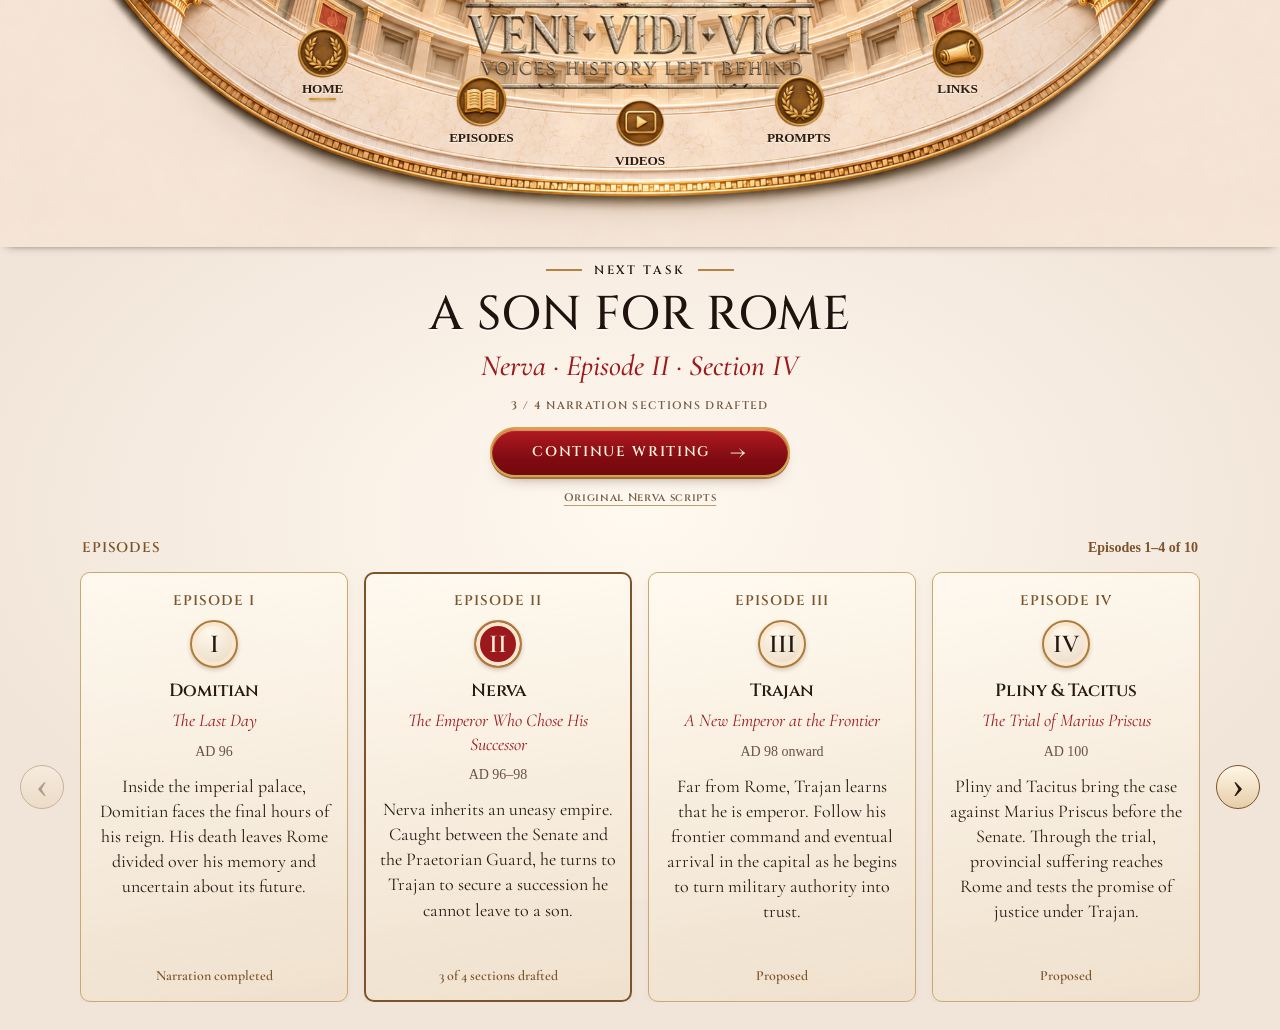
==== commit 8e3c669f: "Add episode briefs through episode 10 and four-episode carousel navigation" ====
--- a/index.html
+++ b/index.html
@@ -1,2 +1,2 @@
 <!DOCTYPE html>
-<html lang="en"><head><meta charset="utf-8"><meta name="viewport" content="width=device-width,initial-scale=1"><meta name="theme-color" content="#f1e5d8"><meta name="description" content="VENIVIDIVICI production dashboard: track ancient Rome episodes and prepare the next historical story."><title>VENIVIDIVICI — Production Studio</title><link rel="icon" type="image/webp" href="assets/images/logo-small.webp"><link rel="stylesheet" href="assets/pantheon.css?v=20261120exact2"><link rel="stylesheet" href="assets/pantheon-header.css?v=20261120fix4"><script src="assets/pantheon.js?v=20261120fix4" defer></script></head><body data-page="home"><div id="app-header"></div><main id="app-main"><div class="loading-copy">Opening VENIVIDIVICI…</div></main><div id="app-footer"></div></body></html>+<html lang="en"><head><meta charset="utf-8"><meta name="viewport" content="width=device-width,initial-scale=1"><meta name="theme-color" content="#f1e5d8"><meta name="description" content="VENIVIDIVICI production dashboard: track ancient Rome episodes and prepare the next historical story."><title>VENIVIDIVICI — Production Studio</title><link rel="icon" type="image/webp" href="assets/images/logo-small.webp"><link rel="stylesheet" href="assets/pantheon.css?v=20261120episodes10"><link rel="stylesheet" href="assets/pantheon-header.css?v=20261120fix4"><script src="assets/pantheon.js?v=20261120episodes10" defer></script></head><body data-page="home"><div id="app-header"></div><main id="app-main"><div class="loading-copy">Opening VENIVIDIVICI…</div></main><div id="app-footer"></div></body></html>
--- a/assets/pantheon.css
+++ b/assets/pantheon.css
@@ -309,4 +309,33 @@
 @media (max-width: 760px) {
   /* Existing compact mobile navigation remains interactive and accessible. */
   :root { --dome-height: 118px; }
-}+}
+/* Episode catalogue: pages of four, with controls outside the clipping window. */
+.episode-carousel{width:100%;max-width:1400px;margin:20px auto 28px;text-align:left}
+.episode-carousel-home{width:calc(100% - 40px);margin:18px auto 24px}
+.episode-carousel-heading{display:flex;justify-content:space-between;align-items:center;gap:16px;padding:0 62px 10px;font:600 .875rem/1.5 var(--roman);letter-spacing:.06em;color:var(--gold-dark)}
+.episode-carousel-range{font-family:var(--small);font-size:.875rem;letter-spacing:0;text-align:right}
+.episode-carousel-controls{display:grid;grid-template-columns:44px minmax(0,1fr) 44px;align-items:center;gap:12px}
+.episode-carousel-window{overflow:hidden;min-width:0;margin:4px}
+.episode-carousel-track{display:flex;align-items:stretch;transition:transform 350ms ease}
+.episode-carousel-page{flex:0 0 100%;min-width:0;display:grid;grid-template-columns:repeat(4,minmax(0,1fr));gap:16px;align-items:stretch}
+.episode-card{display:flex;flex-direction:column;align-items:center;min-width:0;padding:18px 14px 16px;text-align:center;border:1px solid #c9a875;border-radius:10px;background:linear-gradient(170deg,#fffaf0e6,#efdfc9b3);color:var(--ink);box-shadow:0 3px 8px #5a33100d}
+.episode-card:hover{border-color:var(--gold-dark);color:var(--ink);background:#fff6e8}
+.episode-card:focus-visible{outline-offset:-4px}
+.episode-card.is-current{border:2px solid var(--gold-dark);padding:17px 13px 15px}
+.episode-card .episode-seal{flex-shrink:0;width:48px;height:48px;font-size:26px;margin:10px 0 12px}
+.episode-card.is-current .episode-seal{background:var(--crimson);color:#fff1d9}
+.episode-card-number{font:600 .875rem/1.4 var(--roman);color:var(--gold-dark);letter-spacing:.07em}
+.episode-card h2{font:600 1.1rem/1.3 var(--roman);margin:0 0 6px;overflow-wrap:anywhere}
+.episode-card-subtitle{font:italic 1.125rem/1.3 var(--serif);color:var(--crimson);margin-bottom:8px}
+.episode-card-period{font:.875rem/1.5 var(--small);color:var(--muted)}
+.episode-card p{font:1.125rem/1.4 var(--serif);margin:12px 0 16px}
+.episode-card-status{font:600 .875rem/1.4 var(--serif);color:var(--gold-dark);margin-top:auto}
+.episode-carousel-arrow{display:flex;justify-content:center;align-items:center;width:44px;height:44px;border:1px solid var(--gold-dark);border-radius:50%;background:linear-gradient(#fff7e6,#e6cda8);color:var(--ink);font:36px/1 Georgia,serif;padding:0 0 4px}
+.episode-carousel-arrow:hover:not(:disabled){background:#f8e4bd;border-color:var(--crimson);color:var(--crimson)}
+.episode-carousel-arrow:disabled{opacity:.35;cursor:default}
+@media(max-width:900px){.episode-carousel-page{gap:10px}.episode-card{padding:14px 10px}.episode-card.is-current{padding:13px 9px}.episode-card h2{font-size:1rem}}
+@media(max-width:760px){.episode-carousel-home{width:calc(100% - 20px)}.episode-carousel-heading{padding:0 48px 8px;gap:8px}.episode-carousel-controls{grid-template-columns:44px minmax(0,1fr) 44px;gap:2px}.episode-carousel-page{grid-template-columns:repeat(2,minmax(0,1fr));gap:10px}.episode-card{padding:14px 10px}.episode-card p{font-size:1rem}.episode-card .episode-seal{width:40px;height:40px;font-size:23px;margin:6px 0 10px}}
+@media(max-width:420px){.episode-carousel-home{width:100%}.episode-carousel-heading{padding-left:42px;padding-right:42px;font-size:.75rem}.episode-carousel-range{font-size:.75rem}.episode-carousel-controls{grid-template-columns:36px minmax(0,1fr) 36px;gap:0}.episode-carousel-arrow{width:36px;height:44px}.episode-carousel-page{gap:6px}.episode-card{padding:12px 7px}.episode-card.is-current{padding:11px 6px}.episode-card h2{font-size:.875rem}.episode-card-number{font-size:.75rem}.episode-card-subtitle{font-size:1rem}.episode-card-period{font-size:.75rem}.episode-card-status{font-size:.8125rem}}
+@media(max-width:760px){.episode-carousel-heading{padding-left:4px;padding-right:4px}.episode-carousel-window{grid-column:1/-1;grid-row:1}.episode-carousel-arrow{grid-row:2;margin-top:8px}.episode-carousel-arrow:last-child{grid-column:3}.episode-carousel-page{gap:12px}.episode-card h2{font-size:1rem}.episode-card-number,.episode-card-period,.episode-card-status{font-size:.875rem}.episode-card p{line-height:1.4}}
+@media(prefers-reduced-motion:reduce){.episode-carousel-track{transition:none}}
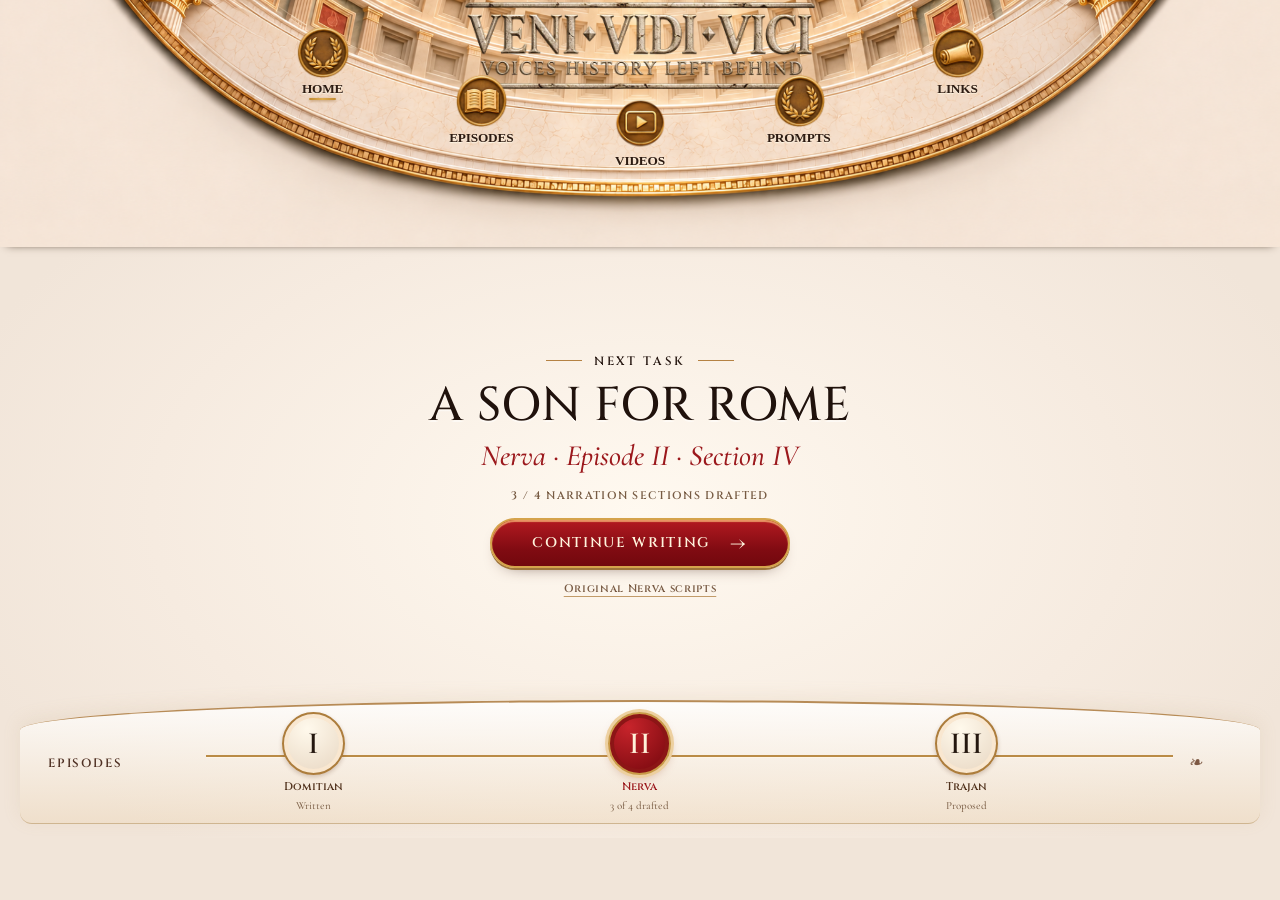
==== commit 4f37c31d: "Restore current-work Home and simplify the Episodes carousel" ====
--- a/index.html
+++ b/index.html
@@ -1,2 +1,2 @@
 <!DOCTYPE html>
-<html lang="en"><head><meta charset="utf-8"><meta name="viewport" content="width=device-width,initial-scale=1"><meta name="theme-color" content="#f1e5d8"><meta name="description" content="VENIVIDIVICI production dashboard: track ancient Rome episodes and prepare the next historical story."><title>VENIVIDIVICI — Production Studio</title><link rel="icon" type="image/webp" href="assets/images/logo-small.webp"><link rel="stylesheet" href="assets/pantheon.css?v=20261120episodes10"><link rel="stylesheet" href="assets/pantheon-header.css?v=20261120fix4"><script src="assets/pantheon.js?v=20261120episodes10" defer></script></head><body data-page="home"><div id="app-header"></div><main id="app-main"><div class="loading-copy">Opening VENIVIDIVICI…</div></main><div id="app-footer"></div></body></html>+<html lang="en"><head><meta charset="utf-8"><meta name="viewport" content="width=device-width,initial-scale=1"><meta name="theme-color" content="#f1e5d8"><meta name="description" content="VENIVIDIVICI production dashboard: track ancient Rome episodes and prepare the next historical story."><title>VENIVIDIVICI — Production Studio</title><link rel="icon" type="image/webp" href="assets/images/logo-small.webp"><link rel="stylesheet" href="assets/pantheon.css?v=20261120compact11"><link rel="stylesheet" href="assets/pantheon-header.css?v=20261120fix4"><script src="assets/pantheon.js?v=20261120compact11" defer></script></head><body data-page="home"><div id="app-header"></div><main id="app-main"><div class="loading-copy">Opening VENIVIDIVICI…</div></main><div id="app-footer"></div></body></html>
--- a/assets/pantheon.css
+++ b/assets/pantheon.css
@@ -310,32 +310,24 @@
   /* Existing compact mobile navigation remains interactive and accessible. */
   :root { --dome-height: 118px; }
 }
-/* Episode catalogue: pages of four, with controls outside the clipping window. */
-.episode-carousel{width:100%;max-width:1400px;margin:20px auto 28px;text-align:left}
-.episode-carousel-home{width:calc(100% - 40px);margin:18px auto 24px}
-.episode-carousel-heading{display:flex;justify-content:space-between;align-items:center;gap:16px;padding:0 62px 10px;font:600 .875rem/1.5 var(--roman);letter-spacing:.06em;color:var(--gold-dark)}
-.episode-carousel-range{font-family:var(--small);font-size:.875rem;letter-spacing:0;text-align:right}
+/* Episode catalogue: four compact cards, only on the Episodes screen. */
+.episode-catalogue{max-width:1470px;padding:22px 24px 40px}
+.episode-carousel{width:100%;margin:0 auto;text-align:left}
+.episode-carousel-heading{position:absolute;width:1px;height:1px;padding:0;margin:-1px;overflow:hidden;clip:rect(0,0,0,0);white-space:nowrap;border:0}
 .episode-carousel-controls{display:grid;grid-template-columns:44px minmax(0,1fr) 44px;align-items:center;gap:12px}
 .episode-carousel-window{overflow:hidden;min-width:0;margin:4px}
 .episode-carousel-track{display:flex;align-items:stretch;transition:transform 350ms ease}
-.episode-carousel-page{flex:0 0 100%;min-width:0;display:grid;grid-template-columns:repeat(4,minmax(0,1fr));gap:16px;align-items:stretch}
-.episode-card{display:flex;flex-direction:column;align-items:center;min-width:0;padding:18px 14px 16px;text-align:center;border:1px solid #c9a875;border-radius:10px;background:linear-gradient(170deg,#fffaf0e6,#efdfc9b3);color:var(--ink);box-shadow:0 3px 8px #5a33100d}
+.episode-carousel-page{flex:0 0 100%;min-width:0;display:grid;grid-template-columns:repeat(4,minmax(0,1fr));gap:16px}
+.episode-card{display:flex;flex-direction:column;align-items:center;justify-content:center;min-width:0;padding:24px 14px;min-height:238px;text-align:center;border:1px solid #c9a875;border-radius:10px;background:linear-gradient(170deg,#fffaf0e6,#efdfc9b3);color:var(--ink)}
 .episode-card:hover{border-color:var(--gold-dark);color:var(--ink);background:#fff6e8}
 .episode-card:focus-visible{outline-offset:-4px}
-.episode-card.is-current{border:2px solid var(--gold-dark);padding:17px 13px 15px}
-.episode-card .episode-seal{flex-shrink:0;width:48px;height:48px;font-size:26px;margin:10px 0 12px}
-.episode-card.is-current .episode-seal{background:var(--crimson);color:#fff1d9}
-.episode-card-number{font:600 .875rem/1.4 var(--roman);color:var(--gold-dark);letter-spacing:.07em}
-.episode-card h2{font:600 1.1rem/1.3 var(--roman);margin:0 0 6px;overflow-wrap:anywhere}
-.episode-card-subtitle{font:italic 1.125rem/1.3 var(--serif);color:var(--crimson);margin-bottom:8px}
+.episode-card .episode-seal{flex-shrink:0;width:58px;height:58px;font-size:30px;margin:0 0 16px}
+.episode-card h2{font:600 1.125rem/1.3 var(--roman);margin:0 0 8px;overflow-wrap:anywhere}
+.episode-card-subtitle{font:italic 1.25rem/1.3 var(--serif);color:var(--crimson);margin-bottom:10px}
 .episode-card-period{font:.875rem/1.5 var(--small);color:var(--muted)}
-.episode-card p{font:1.125rem/1.4 var(--serif);margin:12px 0 16px}
-.episode-card-status{font:600 .875rem/1.4 var(--serif);color:var(--gold-dark);margin-top:auto}
 .episode-carousel-arrow{display:flex;justify-content:center;align-items:center;width:44px;height:44px;border:1px solid var(--gold-dark);border-radius:50%;background:linear-gradient(#fff7e6,#e6cda8);color:var(--ink);font:36px/1 Georgia,serif;padding:0 0 4px}
 .episode-carousel-arrow:hover:not(:disabled){background:#f8e4bd;border-color:var(--crimson);color:var(--crimson)}
 .episode-carousel-arrow:disabled{opacity:.35;cursor:default}
-@media(max-width:900px){.episode-carousel-page{gap:10px}.episode-card{padding:14px 10px}.episode-card.is-current{padding:13px 9px}.episode-card h2{font-size:1rem}}
-@media(max-width:760px){.episode-carousel-home{width:calc(100% - 20px)}.episode-carousel-heading{padding:0 48px 8px;gap:8px}.episode-carousel-controls{grid-template-columns:44px minmax(0,1fr) 44px;gap:2px}.episode-carousel-page{grid-template-columns:repeat(2,minmax(0,1fr));gap:10px}.episode-card{padding:14px 10px}.episode-card p{font-size:1rem}.episode-card .episode-seal{width:40px;height:40px;font-size:23px;margin:6px 0 10px}}
-@media(max-width:420px){.episode-carousel-home{width:100%}.episode-carousel-heading{padding-left:42px;padding-right:42px;font-size:.75rem}.episode-carousel-range{font-size:.75rem}.episode-carousel-controls{grid-template-columns:36px minmax(0,1fr) 36px;gap:0}.episode-carousel-arrow{width:36px;height:44px}.episode-carousel-page{gap:6px}.episode-card{padding:12px 7px}.episode-card.is-current{padding:11px 6px}.episode-card h2{font-size:.875rem}.episode-card-number{font-size:.75rem}.episode-card-subtitle{font-size:1rem}.episode-card-period{font-size:.75rem}.episode-card-status{font-size:.8125rem}}
-@media(max-width:760px){.episode-carousel-heading{padding-left:4px;padding-right:4px}.episode-carousel-window{grid-column:1/-1;grid-row:1}.episode-carousel-arrow{grid-row:2;margin-top:8px}.episode-carousel-arrow:last-child{grid-column:3}.episode-carousel-page{gap:12px}.episode-card h2{font-size:1rem}.episode-card-number,.episode-card-period,.episode-card-status{font-size:.875rem}.episode-card p{line-height:1.4}}
+@media(max-width:900px){.episode-carousel-page{gap:10px}.episode-card{padding:20px 10px}.episode-card h2{font-size:1rem}}
+@media(max-width:760px){.episode-catalogue{padding:16px 12px 32px}.episode-carousel-controls{grid-template-columns:44px minmax(0,1fr) 44px;gap:2px}.episode-carousel-window{grid-column:1/-1;grid-row:1}.episode-carousel-arrow{grid-row:2;margin-top:8px}.episode-carousel-arrow:last-child{grid-column:3}.episode-carousel-page{grid-template-columns:repeat(2,minmax(0,1fr));gap:12px}.episode-card{padding:20px 10px;min-height:218px}.episode-card-subtitle{font-size:1.125rem}.episode-card .episode-seal{width:48px;height:48px;font-size:26px;margin-bottom:12px}}
 @media(prefers-reduced-motion:reduce){.episode-carousel-track{transition:none}}
